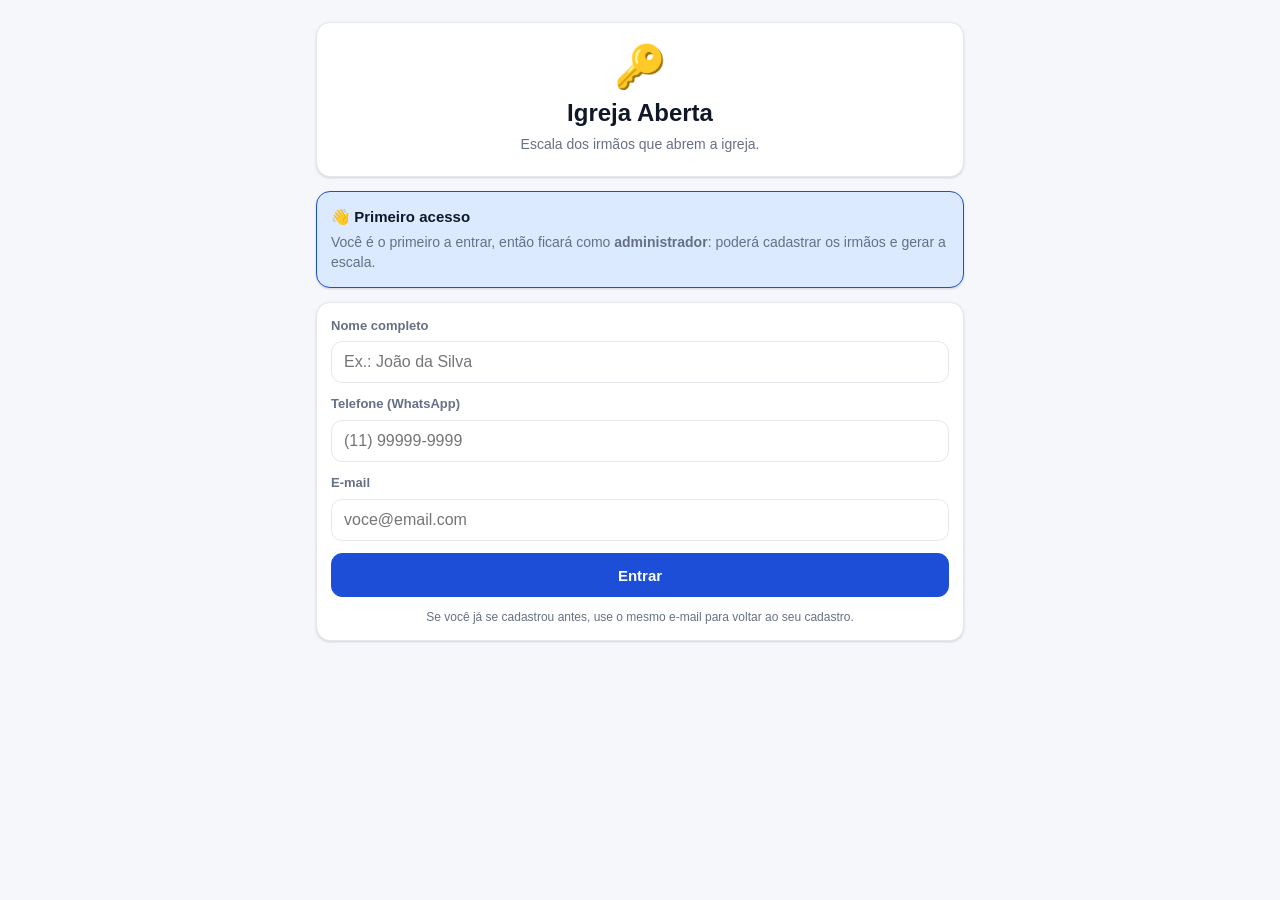
==== igreja-aberta/index.html @ 4b265e83 "Adiciona app Igreja Aberta: escala automática, edição e lembretes App instalável (PWA) para o grupo " ====
<!DOCTYPE html>
<html lang="pt-BR">
  <head>
    <meta charset="utf-8" />
    <meta name="viewport" content="width=device-width, initial-scale=1, viewport-fit=cover" />
    <title>Igreja Aberta — Escala</title>
    <meta name="description" content="Escala automática dos irmãos que abrem a igreja." />
    <meta name="theme-color" content="#1d4ed8" />
    <link rel="manifest" href="manifest.webmanifest" />
    <link rel="icon" href="icons/icon-192.png" />
    <link rel="apple-touch-icon" href="icons/icon-180.png" />
    <meta name="apple-mobile-web-app-capable" content="yes" />
    <meta name="apple-mobile-web-app-title" content="Igreja Aberta" />
    <meta name="mobile-web-app-capable" content="yes" />
    <link rel="stylesheet" href="css/app.css" />
  </head>
  <body>
    <div id="carregando" class="carregando">
      <div class="carregando__marca">🔑</div>
      <p>Carregando…</p>
    </div>

    <header id="cabecalho" class="cabecalho oculto">
      <div class="cabecalho__topo">
        <div>
          <p class="cabecalho__olho">Igreja Aberta</p>
          <h1 id="tituloTela" class="cabecalho__titulo">Escala</h1>
        </div>
        <button id="botaoPerfil" class="avatar" type="button" title="Meu perfil">?</button>
      </div>
      <div id="faixaAviso" class="faixa oculto"></div>
    </header>

    <main id="view" class="view"></main>

    <nav id="navegacao" class="nav oculto">
      <button class="nav__item" data-rota="escala" type="button">
        <span class="nav__icone">🗓️</span><span>Escala</span>
      </button>
      <button class="nav__item" data-rota="disponibilidade" type="button">
        <span class="nav__icone">🚫</span><span>Não posso</span>
      </button>
      <button class="nav__item somente-admin" data-rota="gerar" type="button">
        <span class="nav__icone">✨</span><span>Gerar</span>
      </button>
      <button class="nav__item somente-admin" data-rota="irmaos" type="button">
        <span class="nav__icone">👥</span><span>Irmãos</span>
      </button>
      <button class="nav__item" data-rota="ajustes" type="button">
        <span class="nav__icone">⚙️</span><span>Ajustes</span>
      </button>
    </nav>

    <div id="avisos" class="avisos" aria-live="polite"></div>
    <div id="modal" class="modal oculto"><div id="modalCaixa" class="modal__caixa"></div></div>

    <script type="module" src="js/app.js"></script>
  </body>
</html>
---- igreja-aberta/css/app.css ----
/* Igreja Aberta — estilos. Feito para celular primeiro. */

:root {
  --azul: #1d4ed8;
  --azul-claro: #dbeafe;
  --fundo: #f6f7fb;
  --cartao: #ffffff;
  --texto: #101828;
  --texto-fraco: #667085;
  --borda: #e4e7ec;
  --verde: #067647;
  --verde-fundo: #ecfdf3;
  --ambar: #b54708;
  --ambar-fundo: #fffaeb;
  --vermelho: #b42318;
  --vermelho-fundo: #fef3f2;
  --sombra: 0 1px 2px rgba(16, 24, 40, 0.06), 0 1px 3px rgba(16, 24, 40, 0.1);
  --raio: 14px;
  --alturaNav: 64px;
}

@media (prefers-color-scheme: dark) {
  :root {
    --azul: #6c8cff;
    --azul-claro: #1e2a4a;
    --fundo: #0b1120;
    --cartao: #151d2e;
    --texto: #e8ecf5;
    --texto-fraco: #9aa5b8;
    --borda: #26324a;
    --verde: #6ee7b7;
    --verde-fundo: #10291f;
    --ambar: #fcd34d;
    --ambar-fundo: #2b2210;
    --vermelho: #fca5a5;
    --vermelho-fundo: #2c1618;
    --sombra: none;
  }
}

* {
  box-sizing: border-box;
}

html,
body {
  margin: 0;
  padding: 0;
}

body {
  background: var(--fundo);
  color: var(--texto);
  font-family: -apple-system, BlinkMacSystemFont, 'Segoe UI', Roboto, sans-serif;
  font-size: 16px;
  line-height: 1.45;
  -webkit-font-smoothing: antialiased;
  padding-bottom: calc(var(--alturaNav) + env(safe-area-inset-bottom));
}

h1,
h2,
h3 {
  margin: 0;
  line-height: 1.25;
}

p {
  margin: 0 0 8px;
}

.oculto {
  display: none !important;
}

/* ---------- carregando ---------- */

.carregando {
  min-height: 70vh;
  display: grid;
  place-content: center;
  text-align: center;
  color: var(--texto-fraco);
  gap: 8px;
}

.carregando__marca {
  font-size: 44px;
}

/* ---------- cabeçalho ---------- */

.cabecalho {
  position: sticky;
  top: 0;
  z-index: 20;
  background: var(--azul);
  color: #fff;
  padding: calc(14px + env(safe-area-inset-top)) 16px 14px;
}

.cabecalho__topo {
  display: flex;
  align-items: center;
  justify-content: space-between;
  gap: 12px;
}

.cabecalho__olho {
  margin: 0;
  font-size: 12px;
  text-transform: uppercase;
  letter-spacing: 0.08em;
  opacity: 0.8;
}

.cabecalho__titulo {
  font-size: 22px;
  font-weight: 700;
}

.avatar {
  width: 40px;
  height: 40px;
  border-radius: 50%;
  border: 1.5px solid rgba(255, 255, 255, 0.55);
  background: rgba(255, 255, 255, 0.16);
  color: #fff;
  font-weight: 700;
  font-size: 14px;
  cursor: pointer;
}

.faixa {
  margin-top: 10px;
  padding: 8px 10px;
  border-radius: 10px;
  background: rgba(255, 255, 255, 0.16);
  font-size: 13px;
}

/* ---------- conteúdo ---------- */

.view {
  padding: 16px;
  display: grid;
  gap: 14px;
  max-width: 680px;
  margin: 0 auto;
}

.cartao {
  background: var(--cartao);
  border: 1px solid var(--borda);
  border-radius: var(--raio);
  box-shadow: var(--sombra);
  padding: 14px;
}

.cartao--destaque {
  border-color: var(--azul);
  background: var(--azul-claro);
}

.cartao__titulo {
  font-size: 15px;
  font-weight: 700;
  margin-bottom: 4px;
  display: flex;
  align-items: center;
  gap: 8px;
  justify-content: space-between;
}

.secao-titulo {
  font-size: 13px;
  text-transform: uppercase;
  letter-spacing: 0.06em;
  color: var(--texto-fraco);
  font-weight: 700;
  margin: 4px 0 -4px;
}

.fraco {
  color: var(--texto-fraco);
  font-size: 14px;
}

.mini {
  font-size: 12px;
  color: var(--texto-fraco);
}

.vazio {
  text-align: center;
  padding: 28px 14px;
  color: var(--texto-fraco);
}

.vazio__icone {
  font-size: 34px;
  display: block;
  margin-bottom: 6px;
}

/* ---------- botões ---------- */

.botao {
  appearance: none;
  border: 1px solid var(--borda);
  background: var(--cartao);
  color: var(--texto);
  padding: 11px 14px;
  border-radius: 11px;
  font-size: 15px;
  font-weight: 600;
  cursor: pointer;
  display: inline-flex;
  align-items: center;
  justify-content: center;
  gap: 8px;
  min-height: 44px;
}

.botao:active {
  transform: scale(0.99);
}

.botao--principal {
  background: var(--azul);
  border-color: var(--azul);
  color: #fff;
}

.botao--verde {
  background: #12b76a;
  border-color: #12b76a;
  color: #fff;
}

.botao--perigo {
  color: var(--vermelho);
  border-color: var(--vermelho);
  background: transparent;
}

.botao--bloco {
  width: 100%;
}

.botao--pequeno {
  padding: 7px 10px;
  font-size: 13px;
  min-height: 36px;
  border-radius: 9px;
}

.botao:disabled {
  opacity: 0.55;
  cursor: not-allowed;
}

.linha-botoes {
  display: flex;
  gap: 8px;
  flex-wrap: wrap;
}

.linha-botoes > .botao {
  flex: 1 1 auto;
}

/* ---------- formulários ---------- */

.campo {
  display: grid;
  gap: 6px;
  margin-bottom: 12px;
}

.campo > label {
  font-size: 13px;
  font-weight: 600;
  color: var(--texto-fraco);
}

input[type='text'],
input[type='tel'],
input[type='email'],
input[type='date'],
input[type='time'],
input[type='number'],
input[type='month'],
select,
textarea {
  width: 100%;
  padding: 11px 12px;
  border: 1px solid var(--borda);
  border-radius: 11px;
  background: var(--cartao);
  color: var(--texto);
  font-size: 16px;
  font-family: inherit;
}

input:focus,
select:focus,
textarea:focus {
  outline: 2px solid var(--azul);
  outline-offset: 1px;
}

.escolha {
  display: flex;
  align-items: center;
  gap: 10px;
  padding: 9px 0;
  font-size: 15px;
}

.escolha input {
  width: 20px;
  height: 20px;
  accent-color: var(--azul);
  flex: none;
}

/* ---------- itens da escala ---------- */

.dia {
  background: var(--cartao);
  border: 1px solid var(--borda);
  border-radius: var(--raio);
  box-shadow: var(--sombra);
  overflow: hidden;
}

.dia__topo {
  display: flex;
  align-items: baseline;
  gap: 8px;
  padding: 10px 14px;
  background: color-mix(in srgb, var(--azul) 8%, transparent);
  border-bottom: 1px solid var(--borda);
  font-weight: 700;
  font-size: 14px;
}

.dia__data {
  color: var(--texto-fraco);
  font-weight: 600;
}

.turno {
  display: flex;
  align-items: center;
  gap: 10px;
  padding: 11px 14px;
  border-bottom: 1px solid var(--borda);
}

.turno:last-child {
  border-bottom: none;
}

.turno--meu {
  background: var(--azul-claro);
}

.turno--vago {
  background: var(--ambar-fundo);
}

.turno--passado {
  opacity: 0.55;
}

.turno__info {
  flex: 1;
  min-width: 0;
}

.turno__tipo {
  font-size: 12px;
  color: var(--texto-fraco);
  font-weight: 600;
  text-transform: uppercase;
  letter-spacing: 0.04em;
}

.turno__nome {
  font-weight: 600;
  overflow-wrap: anywhere;
}

.selo {
  display: inline-block;
  font-size: 11px;
  font-weight: 700;
  padding: 2px 8px;
  border-radius: 999px;
  background: var(--borda);
  color: var(--texto-fraco);
  text-transform: uppercase;
  letter-spacing: 0.04em;
}

.selo--verde {
  background: var(--verde-fundo);
  color: var(--verde);
}

.selo--ambar {
  background: var(--ambar-fundo);
  color: var(--ambar);
}

.selo--azul {
  background: var(--azul-claro);
  color: var(--azul);
}

.selo--vermelho {
  background: var(--vermelho-fundo);
  color: var(--vermelho);
}

/* ---------- lista de irmãos ---------- */

.pessoa {
  display: flex;
  align-items: center;
  gap: 12px;
  padding: 11px 0;
  border-bottom: 1px solid var(--borda);
}

.pessoa:last-child {
  border-bottom: none;
}

.pessoa__bola {
  width: 40px;
  height: 40px;
  border-radius: 50%;
  background: var(--azul-claro);
  color: var(--azul);
  display: grid;
  place-content: center;
  font-weight: 700;
  font-size: 14px;
  flex: none;
}

.pessoa__info {
  flex: 1;
  min-width: 0;
}

.pessoa__nome {
  font-weight: 600;
}

/* ---------- barra de carga (divisão justa) ---------- */

.barra {
  height: 8px;
  background: var(--borda);
  border-radius: 999px;
  overflow: hidden;
  margin-top: 5px;
}

.barra__preenchida {
  height: 100%;
  background: var(--azul);
}

/* ---------- navegação ---------- */

.nav {
  position: fixed;
  bottom: 0;
  left: 0;
  right: 0;
  z-index: 30;
  display: flex;
  background: var(--cartao);
  border-top: 1px solid var(--borda);
  padding-bottom: env(safe-area-inset-bottom);
}

.nav__item {
  flex: 1;
  background: none;
  border: none;
  color: var(--texto-fraco);
  font-size: 11px;
  font-weight: 600;
  padding: 8px 2px;
  display: grid;
  gap: 2px;
  justify-items: center;
  cursor: pointer;
  font-family: inherit;
}

.nav__item[aria-current='page'] {
  color: var(--azul);
}

.nav__icone {
  font-size: 20px;
  line-height: 1;
}

/* ---------- avisos (toast) ---------- */

.avisos {
  position: fixed;
  left: 12px;
  right: 12px;
  bottom: calc(var(--alturaNav) + 14px + env(safe-area-inset-bottom));
  z-index: 60;
  display: grid;
  gap: 8px;
  pointer-events: none;
}

.aviso {
  background: #101828;
  color: #fff;
  padding: 11px 14px;
  border-radius: 11px;
  font-size: 14px;
  box-shadow: 0 8px 24px rgba(16, 24, 40, 0.25);
  animation: sobe 0.18s ease-out;
}

.aviso--erro {
  background: #b42318;
}

.aviso--ok {
  background: #067647;
}

@keyframes sobe {
  from {
    opacity: 0;
    transform: translateY(8px);
  }
}

/* ---------- modal ---------- */

.modal {
  position: fixed;
  inset: 0;
  z-index: 80;
  background: rgba(16, 24, 40, 0.55);
  display: flex;
  align-items: flex-end;
  justify-content: center;
  padding: 0;
}

.modal__caixa {
  background: var(--cartao);
  width: 100%;
  max-width: 560px;
  border-radius: 18px 18px 0 0;
  padding: 18px 16px calc(18px + env(safe-area-inset-bottom));
  max-height: 88vh;
  overflow-y: auto;
  animation: sobe 0.2s ease-out;
}

.modal__titulo {
  font-size: 18px;
  font-weight: 700;
  margin-bottom: 12px;
}

/* ---------- diversos ---------- */

.texto-escala {
  white-space: pre-wrap;
  font-family: ui-monospace, SFMono-Regular, Menlo, monospace;
  font-size: 13px;
  background: var(--fundo);
  border: 1px solid var(--borda);
  border-radius: 11px;
  padding: 12px;
  max-height: 40vh;
  overflow: auto;
}

.grade-2 {
  display: grid;
  grid-template-columns: 1fr 1fr;
  gap: 10px;
}

@media (min-width: 620px) {
  .view {
    padding: 22px 16px 40px;
  }
}
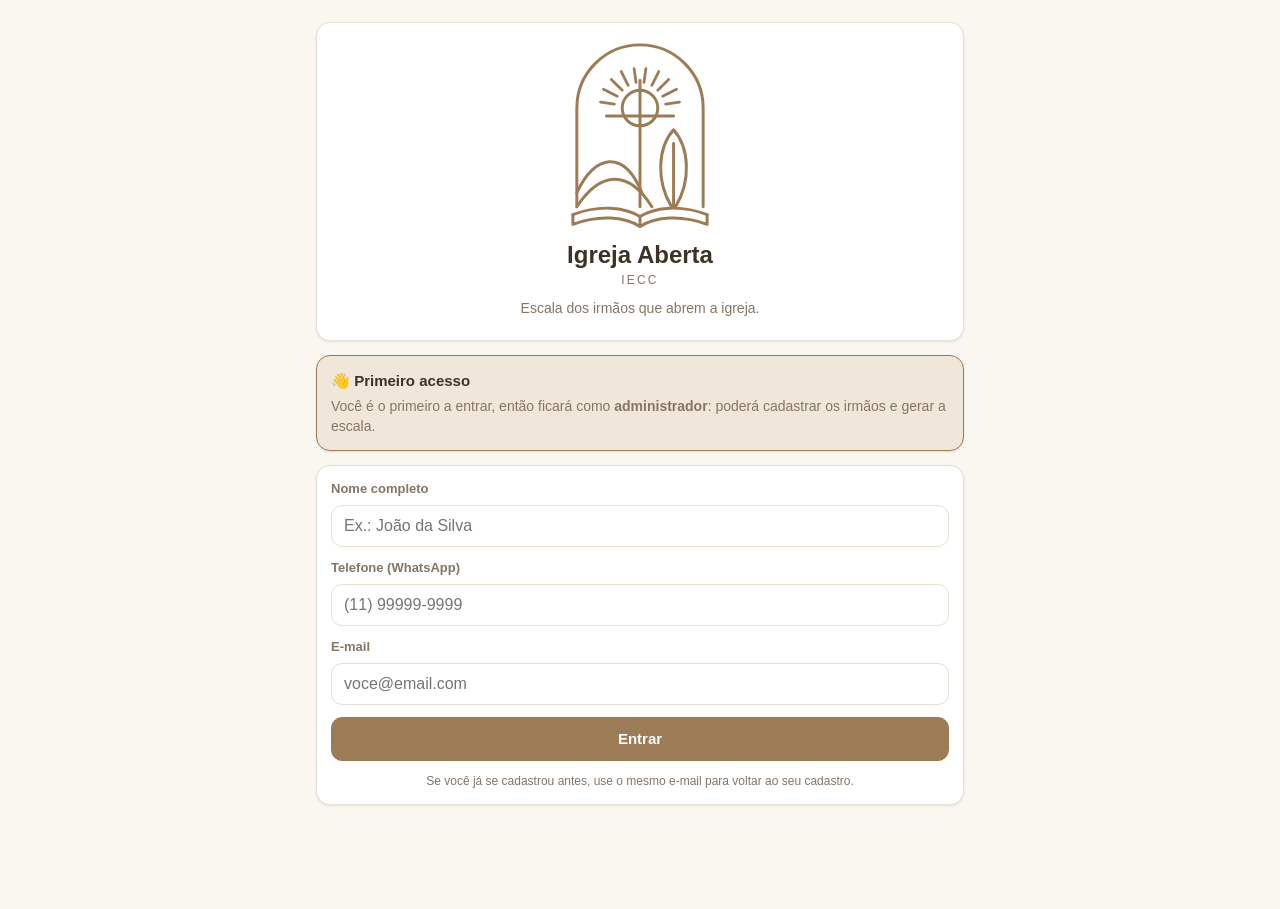
==== commit 896e6d36: "Veste o app com a identidade da IECC e adiciona atualização automática Identidade visual: - Tela de " ====
--- a/igreja-aberta/index.html
+++ b/igreja-aberta/index.html
@@ -5,7 +5,7 @@
     <meta name="viewport" content="width=device-width, initial-scale=1, viewport-fit=cover" />
     <title>Igreja Aberta — Escala</title>
     <meta name="description" content="Escala automática dos irmãos que abrem a igreja." />
-    <meta name="theme-color" content="#1d4ed8" />
+    <meta name="theme-color" content="#c4b09b" />
     <link rel="manifest" href="manifest.webmanifest" />
     <link rel="icon" href="icons/icon-192.png" />
     <link rel="apple-touch-icon" href="icons/icon-180.png" />
@@ -15,15 +15,54 @@
     <link rel="stylesheet" href="css/app.css" />
   </head>
   <body>
-    <div id="carregando" class="carregando">
-      <div class="carregando__marca">🔑</div>
-      <p>Carregando…</p>
+    <!-- Tela de abertura. O SVG vai embutido para aparecer na hora, sem esperar
+         nenhum arquivo extra carregar. -->
+    <div id="abertura" class="abertura">
+      <div class="abertura__marca">
+        <svg xmlns="http://www.w3.org/2000/svg" viewBox="0 0 240 300" role="img" aria-label="Igreja Aberta — IECC">
+          <title>Igreja Aberta — IECC</title>
+          <defs>
+            <path id="arcoTexto" d="M 24 118 A 96 96 0 0 1 216 118" fill="none" />
+          </defs>
+          <g fill="none" stroke="currentColor" stroke-width="2.4" stroke-linecap="round" stroke-linejoin="round">
+            <path d="M56 250 V150 A64 64 0 0 1 184 150 V250" />
+            <circle cx="120" cy="150" r="18" />
+            <g stroke-width="2.2">
+              <path d="M94 146 L80 144" />
+              <path d="M97 138 L83 131" />
+              <path d="M102 132 L91 121" />
+              <path d="M108 127 L101 113" />
+              <path d="M116 124 L114 110" />
+              <path d="M124 124 L126 110" />
+              <path d="M132 127 L139 113" />
+              <path d="M138 132 L149 121" />
+              <path d="M143 138 L157 131" />
+              <path d="M146 146 L160 144" />
+            </g>
+            <path d="M120 122 V250" />
+            <path d="M86 158 H154" />
+            <path d="M56 236 C 74 196 104 192 122 236" />
+            <path d="M56 250 C 80 214 108 212 132 250" />
+            <path d="M152 250 C 136 224 138 190 154 172 C 170 190 172 224 156 250" />
+            <path d="M154 250 V186" />
+            <path d="M52 258 C 78 248 104 250 120 260 C 136 250 162 248 188 258" />
+            <path d="M52 258 V268 C 78 258 104 260 120 270 C 136 260 162 258 188 268 V258" />
+            <path d="M120 260 V270" />
+          </g>
+          <g fill="currentColor" text-anchor="middle" font-family="'Trebuchet MS', 'Segoe UI', system-ui, sans-serif">
+            <text font-size="27" letter-spacing="1.5">
+              <textPath href="#arcoTexto" startOffset="50%">Igreja Aberta</textPath>
+            </text>
+            <text x="120" y="292" font-size="18" letter-spacing="7">IECC</text>
+          </g>
+        </svg>
+      </div>
     </div>
 
     <header id="cabecalho" class="cabecalho oculto">
       <div class="cabecalho__topo">
         <div>
-          <p class="cabecalho__olho">Igreja Aberta</p>
+          <p class="cabecalho__olho">Igreja Aberta · IECC</p>
           <h1 id="tituloTela" class="cabecalho__titulo">Escala</h1>
         </div>
         <button id="botaoPerfil" class="avatar" type="button" title="Meu perfil">?</button>
@@ -51,6 +90,14 @@
       </button>
     </nav>
 
+    <div id="barraAtualizacao" class="barra-atualizacao oculto">
+      <span class="barra-atualizacao__texto">
+        ✨ <strong>Nova versão disponível</strong><br />
+        Toque para atualizar o app.
+      </span>
+      <button id="botaoAtualizar" class="barra-atualizacao__botao" type="button">Atualizar</button>
+    </div>
+
     <div id="avisos" class="avisos" aria-live="polite"></div>
     <div id="modal" class="modal oculto"><div id="modalCaixa" class="modal__caixa"></div></div>
 
--- a/igreja-aberta/css/app.css
+++ b/igreja-aberta/css/app.css
@@ -1,39 +1,44 @@
 /* Igreja Aberta — estilos. Feito para celular primeiro. */
 
+/* Paleta tirada da logo da IECC: areia, creme e traço branco. */
 :root {
-  --azul: #1d4ed8;
-  --azul-claro: #dbeafe;
-  --fundo: #f6f7fb;
+  --areia: #c4b09b; /* fundo da logo */
+  --marca: #9c7c56; /* caramelo dos botões e destaques */
+  --marca-clara: #f0e6d9;
+  --marca-texto: #ffffff; /* texto que fica por cima de --marca */
+  --fundo: #faf6f0;
   --cartao: #ffffff;
-  --texto: #101828;
-  --texto-fraco: #667085;
-  --borda: #e4e7ec;
-  --verde: #067647;
-  --verde-fundo: #ecfdf3;
-  --ambar: #b54708;
-  --ambar-fundo: #fffaeb;
-  --vermelho: #b42318;
-  --vermelho-fundo: #fef3f2;
-  --sombra: 0 1px 2px rgba(16, 24, 40, 0.06), 0 1px 3px rgba(16, 24, 40, 0.1);
+  --texto: #3d3226;
+  --texto-fraco: #857567;
+  --borda: #e9dfd2;
+  --verde: #55703f;
+  --verde-fundo: #eef3e7;
+  --ambar: #9a6a22;
+  --ambar-fundo: #fdf3e0;
+  --vermelho: #a4503c;
+  --vermelho-fundo: #fbeeea;
+  --sombra: 0 1px 2px rgba(61, 50, 38, 0.05), 0 1px 3px rgba(61, 50, 38, 0.08);
   --raio: 14px;
   --alturaNav: 64px;
 }
 
 @media (prefers-color-scheme: dark) {
   :root {
-    --azul: #6c8cff;
-    --azul-claro: #1e2a4a;
-    --fundo: #0b1120;
-    --cartao: #151d2e;
-    --texto: #e8ecf5;
-    --texto-fraco: #9aa5b8;
-    --borda: #26324a;
-    --verde: #6ee7b7;
-    --verde-fundo: #10291f;
-    --ambar: #fcd34d;
-    --ambar-fundo: #2b2210;
-    --vermelho: #fca5a5;
-    --vermelho-fundo: #2c1618;
+    --areia: #6f5c48;
+    --marca: #d3ae83;
+    --marca-clara: #3a2f25;
+    --marca-texto: #2a221a;
+    --fundo: #1b1713;
+    --cartao: #262019;
+    --texto: #f0e7dc;
+    --texto-fraco: #a89787;
+    --borda: #3a3129;
+    --verde: #a8c48d;
+    --verde-fundo: #26301d;
+    --ambar: #e5b980;
+    --ambar-fundo: #33270f;
+    --vermelho: #e0a294;
+    --vermelho-fundo: #33201b;
     --sombra: none;
   }
 }
@@ -94,7 +99,7 @@
   position: sticky;
   top: 0;
   z-index: 20;
-  background: var(--azul);
+  background: var(--areia);
   color: #fff;
   padding: calc(14px + env(safe-area-inset-top)) 16px 14px;
 }
@@ -158,8 +163,8 @@
 }
 
 .cartao--destaque {
-  border-color: var(--azul);
-  background: var(--azul-claro);
+  border-color: var(--marca);
+  background: var(--marca-clara);
 }
 
 .cartao__titulo {
@@ -227,14 +232,15 @@
 }
 
 .botao--principal {
-  background: var(--azul);
-  border-color: var(--azul);
-  color: #fff;
-}
-
+  background: var(--marca);
+  border-color: var(--marca);
+  color: var(--marca-texto);
+}
+
+/* verde-oliva fixo: funciona com texto branco no tema claro e no escuro */
 .botao--verde {
-  background: #12b76a;
-  border-color: #12b76a;
+  background: #5f7a45;
+  border-color: #5f7a45;
   color: #fff;
 }
 
@@ -306,7 +312,7 @@
 input:focus,
 select:focus,
 textarea:focus {
-  outline: 2px solid var(--azul);
+  outline: 2px solid var(--marca);
   outline-offset: 1px;
 }
 
@@ -321,7 +327,7 @@
 .escolha input {
   width: 20px;
   height: 20px;
-  accent-color: var(--azul);
+  accent-color: var(--marca);
   flex: none;
 }
 
@@ -340,7 +346,7 @@
   align-items: baseline;
   gap: 8px;
   padding: 10px 14px;
-  background: color-mix(in srgb, var(--azul) 8%, transparent);
+  background: color-mix(in srgb, var(--marca) 8%, transparent);
   border-bottom: 1px solid var(--borda);
   font-weight: 700;
   font-size: 14px;
@@ -364,7 +370,7 @@
 }
 
 .turno--meu {
-  background: var(--azul-claro);
+  background: var(--marca-clara);
 }
 
 .turno--vago {
@@ -415,9 +421,9 @@
   color: var(--ambar);
 }
 
-.selo--azul {
-  background: var(--azul-claro);
-  color: var(--azul);
+.selo--marca {
+  background: var(--marca-clara);
+  color: var(--marca);
 }
 
 .selo--vermelho {
@@ -443,8 +449,8 @@
   width: 40px;
   height: 40px;
   border-radius: 50%;
-  background: var(--azul-claro);
-  color: var(--azul);
+  background: var(--marca-clara);
+  color: var(--marca);
   display: grid;
   place-content: center;
   font-weight: 700;
@@ -473,7 +479,7 @@
 
 .barra__preenchida {
   height: 100%;
-  background: var(--azul);
+  background: var(--marca);
 }
 
 /* ---------- navegação ---------- */
@@ -506,7 +512,7 @@
 }
 
 .nav__item[aria-current='page'] {
-  color: var(--azul);
+  color: var(--marca);
 }
 
 .nav__icone {
@@ -528,21 +534,21 @@
 }
 
 .aviso {
-  background: #101828;
+  background: #3d3226;
   color: #fff;
   padding: 11px 14px;
   border-radius: 11px;
   font-size: 14px;
-  box-shadow: 0 8px 24px rgba(16, 24, 40, 0.25);
+  box-shadow: 0 8px 24px rgba(61, 50, 38, 0.25);
   animation: sobe 0.18s ease-out;
 }
 
 .aviso--erro {
-  background: #b42318;
+  background: #a4503c;
 }
 
 .aviso--ok {
-  background: #067647;
+  background: #5f7a45;
 }
 
 @keyframes sobe {
@@ -558,7 +564,7 @@
   position: fixed;
   inset: 0;
   z-index: 80;
-  background: rgba(16, 24, 40, 0.55);
+  background: rgba(45, 36, 27, 0.55);
   display: flex;
   align-items: flex-end;
   justify-content: center;
@@ -607,3 +613,134 @@
     padding: 22px 16px 40px;
   }
 }
+
+/* ---------- tela de abertura ---------- */
+
+.abertura {
+  position: fixed;
+  inset: 0;
+  z-index: 100;
+  background: var(--areia);
+  color: #fff;
+  display: grid;
+  place-items: center;
+  transition: opacity 0.45s ease;
+}
+
+.abertura--saindo {
+  opacity: 0;
+  pointer-events: none;
+}
+
+.abertura__marca {
+  width: min(70vw, 300px);
+  animation: surgir 0.7s ease-out both;
+}
+
+.abertura__marca svg {
+  width: 100%;
+  height: auto;
+  display: block;
+}
+
+@keyframes surgir {
+  from {
+    opacity: 0;
+    transform: translateY(12px) scale(0.97);
+  }
+}
+
+@media (prefers-reduced-motion: reduce) {
+  .abertura,
+  .abertura__marca {
+    transition: none;
+    animation: none;
+  }
+}
+
+/* marca pequena no cabeçalho e no login */
+.marca-topo {
+  width: 34px;
+  color: #fff;
+  flex: none;
+}
+
+.marca-login {
+  width: 150px;
+  margin: 0 auto 6px;
+  color: var(--marca);
+}
+
+.marca-topo svg,
+.marca-login svg {
+  width: 100%;
+  height: auto;
+  display: block;
+}
+
+/* ---------- barra de atualização ---------- */
+
+.barra-atualizacao {
+  position: fixed;
+  left: 12px;
+  right: 12px;
+  bottom: calc(var(--alturaNav) + 14px + env(safe-area-inset-bottom));
+  z-index: 70;
+  display: flex;
+  align-items: center;
+  gap: 12px;
+  padding: 12px 14px;
+  border-radius: 12px;
+  background: var(--texto);
+  color: var(--fundo);
+  box-shadow: 0 10px 30px rgba(61, 50, 38, 0.28);
+  animation: sobe 0.2s ease-out;
+}
+
+/* com a barra na tela, os avisos sobem para não se cobrirem */
+body.tem-atualizacao .avisos {
+  bottom: calc(var(--alturaNav) + 96px + env(safe-area-inset-bottom));
+}
+
+.barra-atualizacao__texto {
+  flex: 1;
+  font-size: 14px;
+  line-height: 1.3;
+}
+
+.barra-atualizacao__botao {
+  flex: none;
+  background: var(--marca);
+  border: none;
+  color: var(--marca-texto);
+  font-weight: 700;
+  font-size: 14px;
+  font-family: inherit;
+  padding: 9px 14px;
+  border-radius: 9px;
+  cursor: pointer;
+}
+
+/* ---------- novidades da versão ---------- */
+
+.novidades {
+  margin: 0;
+  padding-left: 20px;
+  display: grid;
+  gap: 8px;
+}
+
+.novidades li {
+  line-height: 1.4;
+}
+
+.versao-etiqueta {
+  display: inline-block;
+  font-size: 12px;
+  font-weight: 700;
+  letter-spacing: 0.04em;
+  padding: 3px 9px;
+  border-radius: 999px;
+  background: var(--marca-clara);
+  color: var(--marca);
+}
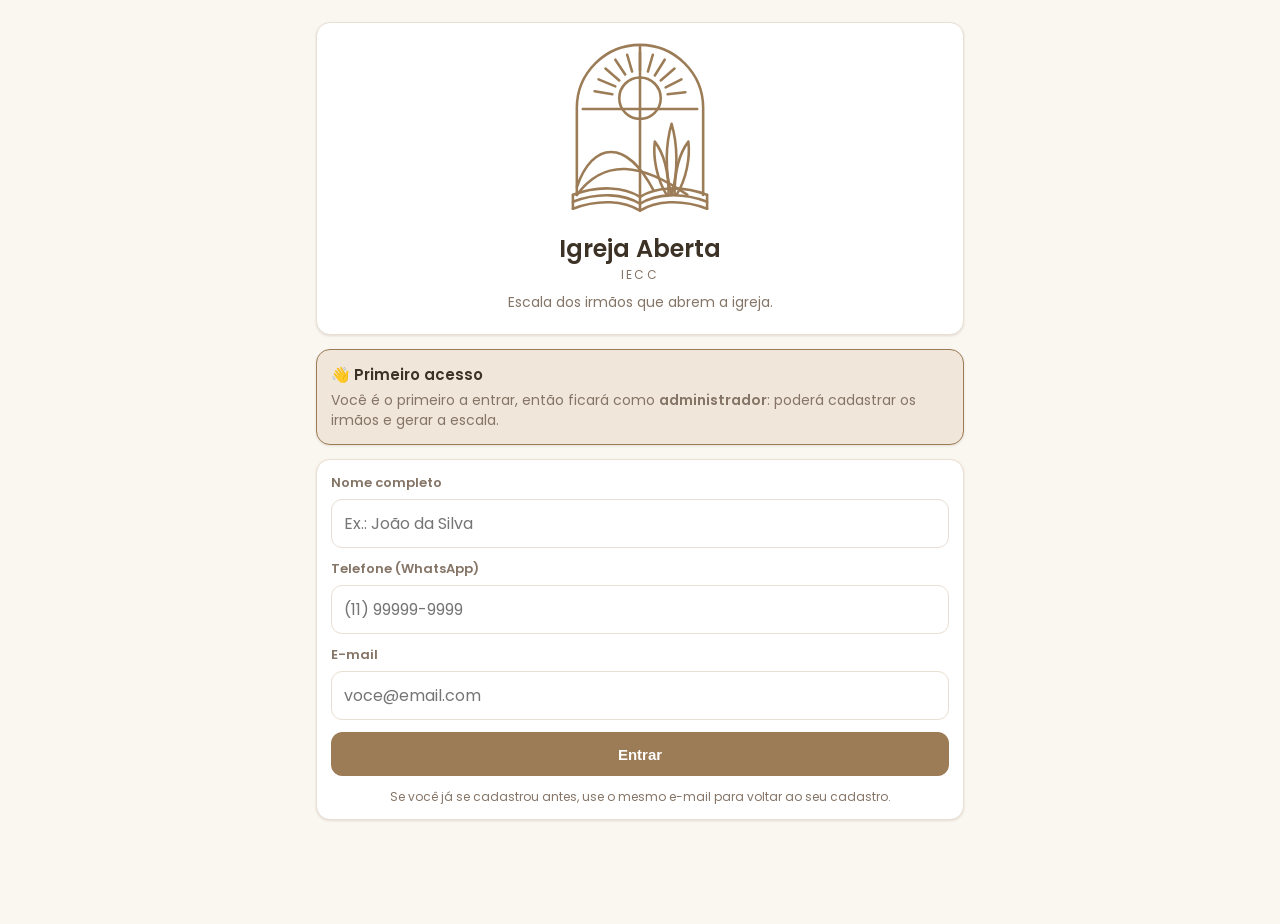
==== commit d31cc5ba: "Aproxima a marca e a fonte da logo original da IECC Desenho: o traço foi refeito seguindo as proporç" ====
--- a/igreja-aberta/index.html
+++ b/igreja-aberta/index.html
@@ -19,41 +19,57 @@
          nenhum arquivo extra carregar. -->
     <div id="abertura" class="abertura">
       <div class="abertura__marca">
-        <svg xmlns="http://www.w3.org/2000/svg" viewBox="0 0 240 300" role="img" aria-label="Igreja Aberta — IECC">
+        <svg xmlns="http://www.w3.org/2000/svg" viewBox="0 0 240 306" role="img" aria-label="Igreja Aberta — IECC">
           <title>Igreja Aberta — IECC</title>
           <defs>
-            <path id="arcoTexto" d="M 24 118 A 96 96 0 0 1 216 118" fill="none" />
+            <path id="arcoTexto" d="M 26 140 A 94 94 0 0 1 214 140" fill="none" />
           </defs>
-          <g fill="none" stroke="currentColor" stroke-width="2.4" stroke-linecap="round" stroke-linejoin="round">
-            <path d="M56 250 V150 A64 64 0 0 1 184 150 V250" />
-            <circle cx="120" cy="150" r="18" />
-            <g stroke-width="2.2">
-              <path d="M94 146 L80 144" />
-              <path d="M97 138 L83 131" />
-              <path d="M102 132 L91 121" />
-              <path d="M108 127 L101 113" />
-              <path d="M116 124 L114 110" />
-              <path d="M124 124 L126 110" />
-              <path d="M132 127 L139 113" />
-              <path d="M138 132 L149 121" />
-              <path d="M143 138 L157 131" />
-              <path d="M146 146 L160 144" />
+          <g fill="none" stroke="currentColor" stroke-width="2.6" stroke-linecap="round" stroke-linejoin="round">
+            <!-- janela em arco, apoiada no livro -->
+            <path d="M56 238 V150 A64 64 0 0 1 184 150 V238" />
+        
+            <!-- sol -->
+            <circle cx="120" cy="140" r="21" />
+            <g>
+              <path d="M92 136 L74 133" />
+              <path d="M95 128 L78 121" />
+              <path d="M99 122 L85 110" />
+              <path d="M105 116 L95 101" />
+              <path d="M112 113 L107 96" />
+              <path d="M120 112 L120 94" />
+              <path d="M128 113 L133 96" />
+              <path d="M135 117 L145 101" />
+              <path d="M141 122 L155 110" />
+              <path d="M146 129 L162 121" />
+              <path d="M148 136 L166 134" />
             </g>
-            <path d="M120 122 V250" />
-            <path d="M86 158 H154" />
-            <path d="M56 236 C 74 196 104 192 122 236" />
-            <path d="M56 250 C 80 214 108 212 132 250" />
-            <path d="M152 250 C 136 224 138 190 154 172 C 170 190 172 224 156 250" />
-            <path d="M154 250 V186" />
-            <path d="M52 258 C 78 248 104 250 120 260 C 136 250 162 248 188 258" />
-            <path d="M52 258 V268 C 78 258 104 260 120 270 C 136 260 162 258 188 268 V258" />
-            <path d="M120 260 V270" />
+        
+            <!-- cruz sobre a janela -->
+            <path d="M120 88 V240" />
+            <path d="M62 151 H178" />
+        
+            <!-- colinas -->
+            <path d="M56 230 C 72 184 106 180 134 234" />
+            <path d="M56 238 C 84 200 122 206 168 238" />
+        
+            <!-- planta de três folhas -->
+            <path d="M152 238 C 145 214 146 186 152 166 C 158 186 159 214 152 238" />
+            <path d="M147 238 C 137 222 133 200 135 184 C 145 197 149 218 149 238" />
+            <path d="M157 238 C 167 222 171 200 169 184 C 159 197 155 218 155 238" />
+        
+            <!-- livro aberto na base -->
+            <path d="M52 238 C 78 228 104 230 120 240 C 136 230 162 228 188 238" />
+            <path d="M52 245 C 78 235 104 237 120 247 C 136 237 162 235 188 245" />
+            <path d="M52 252 C 78 242 104 244 120 254 C 136 244 162 242 188 252" />
+            <path d="M52 238 V252" />
+            <path d="M188 238 V252" />
+            <path d="M120 240 V254" />
           </g>
-          <g fill="currentColor" text-anchor="middle" font-family="'Trebuchet MS', 'Segoe UI', system-ui, sans-serif">
-            <text font-size="27" letter-spacing="1.5">
+          <g fill="currentColor" text-anchor="middle" font-family="Poppins, 'Century Gothic', 'Avenir Next', sans-serif">
+            <text font-size="26" font-weight="600" letter-spacing="0.5">
               <textPath href="#arcoTexto" startOffset="50%">Igreja Aberta</textPath>
             </text>
-            <text x="120" y="292" font-size="18" letter-spacing="7">IECC</text>
+            <text x="120" y="292" font-size="17" font-weight="300" letter-spacing="8">IECC</text>
           </g>
         </svg>
       </div>
--- a/igreja-aberta/css/app.css
+++ b/igreja-aberta/css/app.css
@@ -1,4 +1,31 @@
 /* Igreja Aberta — estilos. Feito para celular primeiro. */
+
+/* Poppins: a mesma família geométrica da logo da IECC.
+   Os arquivos ficam em fontes/ (licença SIL Open Font, ver LICENSE-Poppins.txt)
+   e são guardados junto com o app, para funcionar sem internet. */
+@font-face {
+  font-family: Poppins;
+  font-style: normal;
+  font-weight: 300;
+  font-display: swap;
+  src: url('../fontes/poppins-300.woff2') format('woff2');
+}
+
+@font-face {
+  font-family: Poppins;
+  font-style: normal;
+  font-weight: 400;
+  font-display: swap;
+  src: url('../fontes/poppins-400.woff2') format('woff2');
+}
+
+@font-face {
+  font-family: Poppins;
+  font-style: normal;
+  font-weight: 600;
+  font-display: swap;
+  src: url('../fontes/poppins-600.woff2') format('woff2');
+}
 
 /* Paleta tirada da logo da IECC: areia, creme e traço branco. */
 :root {
@@ -56,7 +83,7 @@
 body {
   background: var(--fundo);
   color: var(--texto);
-  font-family: -apple-system, BlinkMacSystemFont, 'Segoe UI', Roboto, sans-serif;
+  font-family: Poppins, -apple-system, BlinkMacSystemFont, 'Segoe UI', Roboto, sans-serif;
   font-size: 16px;
   line-height: 1.45;
   -webkit-font-smoothing: antialiased;
@@ -633,7 +660,7 @@
 }
 
 .abertura__marca {
-  width: min(70vw, 300px);
+  width: min(72vw, 310px);
   animation: surgir 0.7s ease-out both;
 }
 
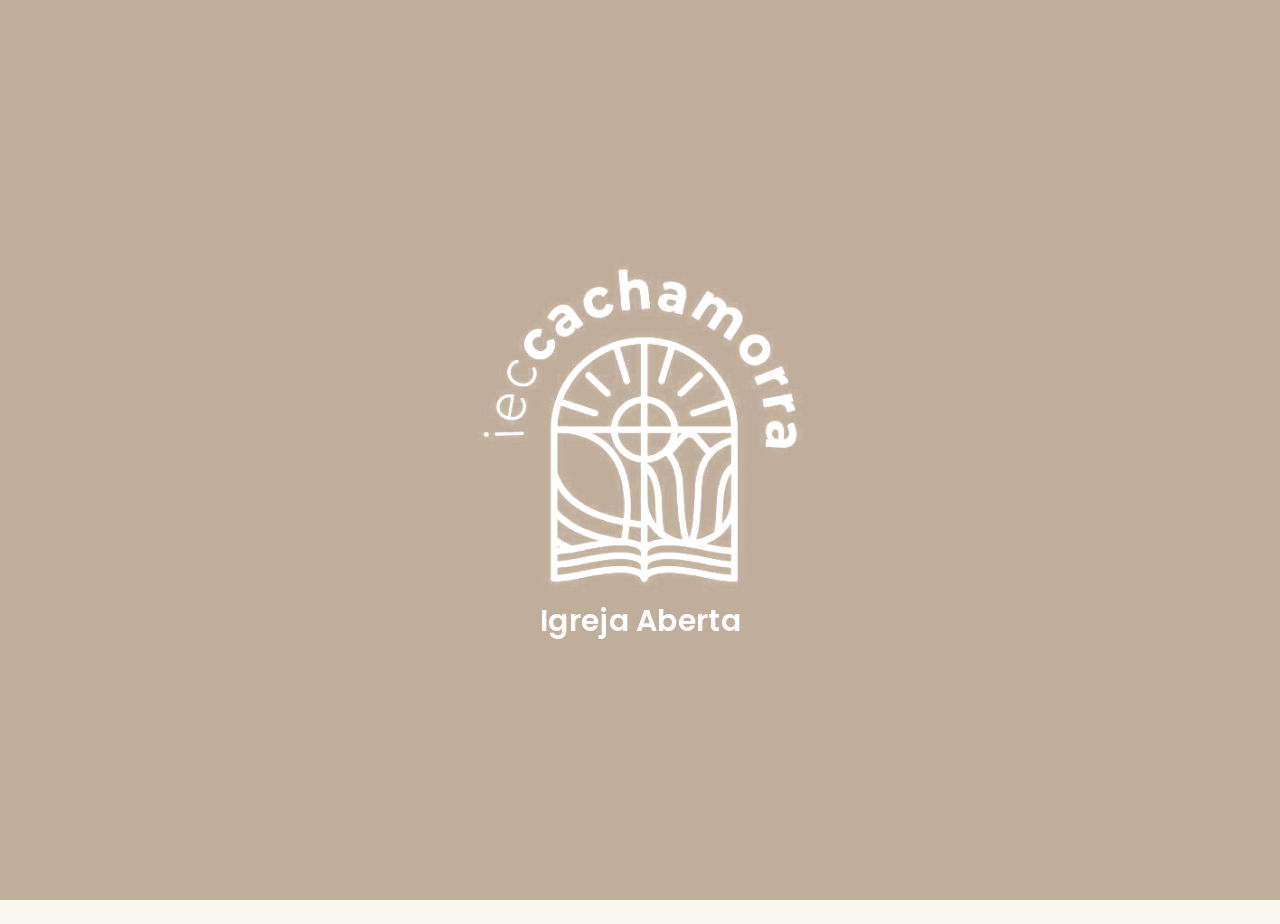
==== commit 9ffb4996: "Usa a arte original da IECC na abertura, surgindo aos poucos A tela de abertura passa a mostrar a ar" ====
--- a/igreja-aberta/index.html
+++ b/igreja-aberta/index.html
@@ -5,7 +5,7 @@
     <meta name="viewport" content="width=device-width, initial-scale=1, viewport-fit=cover" />
     <title>Igreja Aberta — Escala</title>
     <meta name="description" content="Escala automática dos irmãos que abrem a igreja." />
-    <meta name="theme-color" content="#c4b09b" />
+    <meta name="theme-color" content="#bfae9a" />
     <link rel="manifest" href="manifest.webmanifest" />
     <link rel="icon" href="icons/icon-192.png" />
     <link rel="apple-touch-icon" href="icons/icon-180.png" />
@@ -15,63 +15,18 @@
     <link rel="stylesheet" href="css/app.css" />
   </head>
   <body>
-    <!-- Tela de abertura. O SVG vai embutido para aparecer na hora, sem esperar
-         nenhum arquivo extra carregar. -->
+    <!-- Tela de abertura: a arte original da IECC, que vai surgindo. -->
     <div id="abertura" class="abertura">
       <div class="abertura__marca">
-        <svg xmlns="http://www.w3.org/2000/svg" viewBox="0 0 240 306" role="img" aria-label="Igreja Aberta — IECC">
-          <title>Igreja Aberta — IECC</title>
-          <defs>
-            <path id="arcoTexto" d="M 26 140 A 94 94 0 0 1 214 140" fill="none" />
-          </defs>
-          <g fill="none" stroke="currentColor" stroke-width="2.6" stroke-linecap="round" stroke-linejoin="round">
-            <!-- janela em arco, apoiada no livro -->
-            <path d="M56 238 V150 A64 64 0 0 1 184 150 V238" />
-        
-            <!-- sol -->
-            <circle cx="120" cy="140" r="21" />
-            <g>
-              <path d="M92 136 L74 133" />
-              <path d="M95 128 L78 121" />
-              <path d="M99 122 L85 110" />
-              <path d="M105 116 L95 101" />
-              <path d="M112 113 L107 96" />
-              <path d="M120 112 L120 94" />
-              <path d="M128 113 L133 96" />
-              <path d="M135 117 L145 101" />
-              <path d="M141 122 L155 110" />
-              <path d="M146 129 L162 121" />
-              <path d="M148 136 L166 134" />
-            </g>
-        
-            <!-- cruz sobre a janela -->
-            <path d="M120 88 V240" />
-            <path d="M62 151 H178" />
-        
-            <!-- colinas -->
-            <path d="M56 230 C 72 184 106 180 134 234" />
-            <path d="M56 238 C 84 200 122 206 168 238" />
-        
-            <!-- planta de três folhas -->
-            <path d="M152 238 C 145 214 146 186 152 166 C 158 186 159 214 152 238" />
-            <path d="M147 238 C 137 222 133 200 135 184 C 145 197 149 218 149 238" />
-            <path d="M157 238 C 167 222 171 200 169 184 C 159 197 155 218 155 238" />
-        
-            <!-- livro aberto na base -->
-            <path d="M52 238 C 78 228 104 230 120 240 C 136 230 162 228 188 238" />
-            <path d="M52 245 C 78 235 104 237 120 247 C 136 237 162 235 188 245" />
-            <path d="M52 252 C 78 242 104 244 120 254 C 136 244 162 242 188 252" />
-            <path d="M52 238 V252" />
-            <path d="M188 238 V252" />
-            <path d="M120 240 V254" />
-          </g>
-          <g fill="currentColor" text-anchor="middle" font-family="Poppins, 'Century Gothic', 'Avenir Next', sans-serif">
-            <text font-size="26" font-weight="600" letter-spacing="0.5">
-              <textPath href="#arcoTexto" startOffset="50%">Igreja Aberta</textPath>
-            </text>
-            <text x="120" y="292" font-size="17" font-weight="300" letter-spacing="8">IECC</text>
-          </g>
-        </svg>
+        <img
+          class="abertura__logo"
+          src="icons/logo-iecc.png"
+          alt="Igreja Aberta — IECC"
+          width="376"
+          height="376"
+          fetchpriority="high"
+        />
+        <p class="abertura__nome">Igreja Aberta</p>
       </div>
     </div>
 
--- a/igreja-aberta/css/app.css
+++ b/igreja-aberta/css/app.css
@@ -29,7 +29,7 @@
 
 /* Paleta tirada da logo da IECC: areia, creme e traço branco. */
 :root {
-  --areia: #c4b09b; /* fundo da logo */
+  --areia: #bfae9a; /* fundo exato da arte da IECC */
   --marca: #9c7c56; /* caramelo dos botões e destaques */
   --marca-clara: #f0e6d9;
   --marca-texto: #ffffff; /* texto que fica por cima de --marca */
@@ -651,7 +651,7 @@
   color: #fff;
   display: grid;
   place-items: center;
-  transition: opacity 0.45s ease;
+  transition: opacity 0.6s ease;
 }
 
 .abertura--saindo {
@@ -660,26 +660,43 @@
 }
 
 .abertura__marca {
-  width: min(72vw, 310px);
-  animation: surgir 0.7s ease-out both;
-}
-
-.abertura__marca svg {
-  width: 100%;
+  display: grid;
+  justify-items: center;
+  gap: 4px;
+  padding: 0 24px;
+}
+
+/* a arte vai surgindo: primeiro a marca, depois o nome */
+.abertura__logo {
+  width: min(78vw, 340px);
   height: auto;
   display: block;
+  animation: surgir 1.3s cubic-bezier(0.22, 0.61, 0.36, 1) both;
+}
+
+.abertura__nome {
+  margin: 0;
+  font-size: clamp(22px, 6.5vw, 30px);
+  font-weight: 600;
+  letter-spacing: 0.01em;
+  animation: surgir 1.1s cubic-bezier(0.22, 0.61, 0.36, 1) 0.55s both;
 }
 
 @keyframes surgir {
   from {
     opacity: 0;
-    transform: translateY(12px) scale(0.97);
+    transform: translateY(14px) scale(0.94);
+  }
+  to {
+    opacity: 1;
+    transform: none;
   }
 }
 
 @media (prefers-reduced-motion: reduce) {
   .abertura,
-  .abertura__marca {
+  .abertura__logo,
+  .abertura__nome {
     transition: none;
     animation: none;
   }
